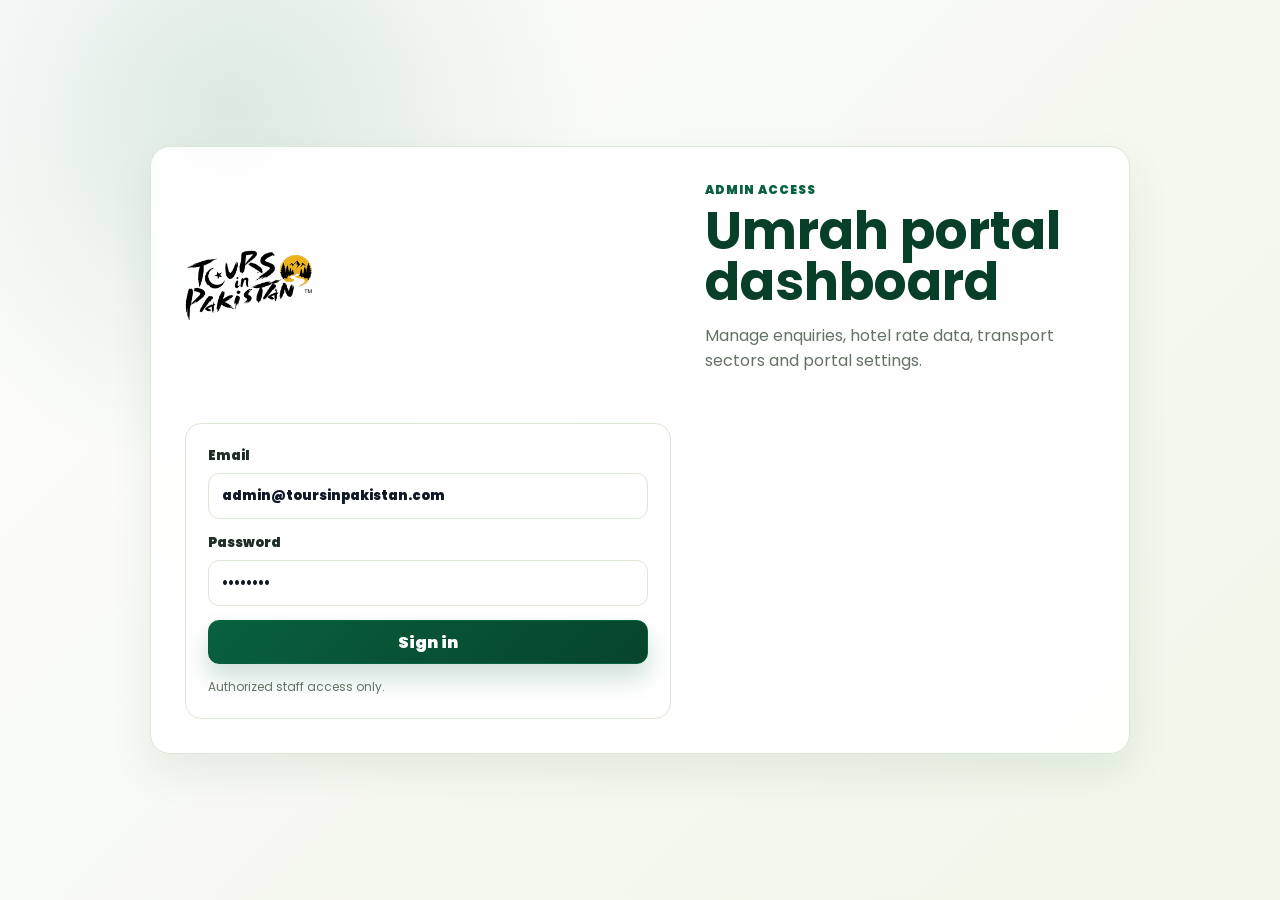
==== dashboard.html @ 5cdd8ab5 "Add files via upload" ====
<!doctype html>
<html lang="en">
  <head>
    <meta charset="UTF-8" />
    <meta name="viewport" content="width=device-width, initial-scale=1.0" />
    <title>Umrah Portal Dashboard</title>
    <link rel="preconnect" href="https://fonts.googleapis.com">
    <link rel="preconnect" href="https://fonts.gstatic.com" crossorigin>
    <link href="https://fonts.googleapis.com/css2?family=Poppins:wght@400;500;600;700;800;900&display=swap" rel="stylesheet">
    <link rel="stylesheet" href="./dashboard.css?v=14" />
  </head>
  <body>
    <main class="loginShell" id="loginShell">
      <section class="loginPanel">
        <a class="brand" href="./index.html">
          <img class="brandLogo" src="./toursinpakistan-logo.png?v=1" alt="Tours in Pakistan">
        </a>
        <div>
          <p class="eyebrow">Admin access</p>
          <h1>Umrah portal dashboard</h1>
          <p class="muted">Manage enquiries, hotel rate data, transport sectors and portal settings.</p>
        </div>
        <form class="loginCard" id="loginForm">
          <label>Email<input id="loginEmail" type="email" value="admin@toursinpakistan.com" autocomplete="username" required></label>
          <label>Password<input id="loginPassword" type="password" value="admin123" autocomplete="current-password" required></label>
          <button class="primaryBtn" type="submit">Sign in</button>
          <p class="loginHint">Authorized staff access only.</p>
          <div class="alert hidden" id="loginAlert"></div>
        </form>
      </section>
    </main>

    <div class="adminShell hidden" id="adminShell">
      <aside class="sidebar">
        <a class="brand sidebarBrand" href="./index.html">
          <img class="brandLogo sidebarLogo" src="./toursinpakistan-logo.png?v=1" alt="Tours in Pakistan">
        </a>
        <nav class="sideNav" id="sideNav">
          <button class="active" data-view="overview" type="button">Dashboard</button>
          <button data-view="leads" type="button">Leads</button>
          <button data-view="hotels" type="button">Hotels</button>
          <button data-view="vehicles" type="button">Vehicles</button>
          <button data-view="transport" type="button">Transport</button>
          <button data-view="settings" type="button">Settings</button>
        </nav>
        <div class="sidebarFoot">
          <a href="./index.html">Open designer</a>
          <button id="logoutBtn" type="button">Sign out</button>
        </div>
      </aside>

      <main class="adminMain">
        <header class="topbar">
          <div>
            <p class="eyebrow">Tours in Pakistan</p>
            <h1 id="viewTitle">Dashboard</h1>
          </div>
          <div class="topActions">
            <a class="ghostBtn" href="./index.html">Designer</a>
            <button class="primaryBtn small" id="exportLeadsBtn" type="button">Export Leads</button>
          </div>
        </header>

        <section class="view active" id="overviewView">
          <div class="statsGrid" id="statsGrid"></div>
          <div class="dashboardMainGrid">
            <article class="card profitCard">
              <div class="cardHead">
                <div>
                  <h2>Profit by category</h2>
                  <p>Added in SAR after hotel, transport and extras are calculated.</p>
                </div>
              </div>
              <div class="profitGrid">
                <label>Economy<input id="overviewProfitEconomySar" type="number" min="0"></label>
                <label>Standard<input id="overviewProfitStandardSar" type="number" min="0"></label>
                <label>Executive<input id="overviewProfitExecutiveSar" type="number" min="0"></label>
              </div>
              <div class="profitActions">
                <button class="primaryBtn small" id="saveOverviewProfitBtn" type="button">Save Profit</button>
                <span class="saveHint hidden" id="overviewProfitSaved">Saved</span>
              </div>
            </article>
            <article class="card">
              <div class="cardHead">
                <div>
                  <h2>Recent enquiries</h2>
                  <p>Live quote requests from the designer and admin entries.</p>
                </div>
              </div>
              <div class="compactList" id="recentLeads"></div>
            </article>
          </div>
        </section>

        <section class="view" id="leadsView">
          <div class="card">
            <div class="cardHead">
              <div>
                <h2>Leads</h2>
                <p>Track customer enquiries, quote status and trip details.</p>
              </div>
              <button class="ghostBtn" id="addLeadBtn" type="button">Add Lead</button>
            </div>
            <div class="tableWrap">
              <table class="leadsTable">
                <thead>
                  <tr>
                    <th>Name</th>
                    <th>Phone</th>
                    <th>Route</th>
                    <th>Date</th>
                    <th>Hotels</th>
                    <th>Total</th>
                    <th>Status</th>
                    <th>Action</th>
                  </tr>
                </thead>
                <tbody id="leadsTable"></tbody>
              </table>
            </div>
          </div>
        </section>

        <section class="view" id="hotelsView">
          <div class="card">
            <div class="cardHead">
              <div>
                <h2>Hotels</h2>
                <p>Seasonal rate records loaded from your Makkah, Madinah and Top Agent sheets.</p>
              </div>
              <div class="topActions">
                <input class="searchBox" id="hotelSearch" type="search" placeholder="Search hotel or city">
                <button class="ghostBtn" id="addHotelBtn" type="button">Add Hotel</button>
              </div>
            </div>
            <div class="hotelGrid" id="hotelGrid"></div>
          </div>
        </section>

        <section class="view" id="transportView">
          <div class="card">
            <div class="cardHead">
              <div>
                <h2>Transport</h2>
                <p>Vehicle sector prices from the Harmain transport rate sheet.</p>
              </div>
              <div class="topActions">
                <span class="badge">SAR per vehicle</span>
                <button class="ghostBtn" id="addTransportBtn" type="button">Add Sector</button>
              </div>
            </div>
            <div class="tableWrap">
              <table>
                <thead id="transportHead"></thead>
                <tbody id="transportTable"></tbody>
              </table>
            </div>
          </div>
        </section>

        <section class="view" id="vehiclesView">
          <div class="card">
            <div class="cardHead">
              <div>
                <h2>Vehicles</h2>
                <p>Edit the vehicle types used in the designer dropdown and transport rate columns.</p>
              </div>
              <button class="ghostBtn" id="addVehicleBtn" type="button">Add Vehicle</button>
            </div>
            <div class="tableWrap">
              <table class="vehiclesTable">
                <thead>
                  <tr>
                    <th>Vehicle</th>
                    <th>Capacity</th>
                    <th>Type</th>
                    <th>Image</th>
                    <th>Action</th>
                  </tr>
                </thead>
                <tbody id="vehiclesTable"></tbody>
              </table>
            </div>
          </div>
        </section>

        <section class="view" id="settingsView">
          <div class="card settingsCard">
            <div>
              <h2>Settings</h2>
            <p>Calculation settings used by the quote engine. Customers only see the final rate.</p>
            </div>
            <label>Company Name<input id="companyName" type="text"></label>
            <label>WhatsApp Number<input id="whatsappNumber" type="tel"></label>
            <label>SAR to PKR Exchange Rate<input id="exchangeRateInput" type="number" min="1"></label>
            <label>Economy Profit SAR<input id="profitEconomySarInput" type="number" min="0"></label>
            <label>Standard Profit SAR<input id="profitStandardSarInput" type="number" min="0"></label>
            <label>Executive Profit SAR<input id="profitExecutiveSarInput" type="number" min="0"></label>
            <label>Visa Price Per Traveler PKR<input id="visaPriceInput" type="number" min="0"></label>
            <label>Ziyarat Estimate SAR<input id="ziyaratSarInput" type="number" min="0"></label>
            <label>PDF Footer Note<textarea id="pdfNote"></textarea></label>
            <button class="primaryBtn" id="saveSettingsBtn" type="button">Save Settings</button>
            <div class="alert success hidden" id="settingsSaved">Settings saved.</div>
          </div>
        </section>
      </main>
    </div>

    <div class="modal hidden" id="leadModal">
      <div class="modalBackdrop" data-close-modal></div>
      <form class="modalCard" id="leadForm">
        <button class="modalClose" data-close-modal type="button">x</button>
        <h2 id="leadModalTitle">Add Lead</h2>
        <input id="leadId" type="hidden">
        <label>Name<input id="leadName" type="text" required></label>
        <label>Phone<input id="leadPhone" type="tel" required></label>
        <label>Route<input id="leadRoute" type="text" placeholder="Makkah -> Madinah" required></label>
        <label>Trip Date<input id="leadDate" type="date" required></label>
        <label>Hotels<input id="leadHotels" type="text" placeholder="Selected hotels"></label>
        <label>Estimated Total<input id="leadTotal" type="text" placeholder="Rs. 0"></label>
        <label>Status<select id="leadStatus"><option>New</option><option>Contacted</option><option>Quoted</option><option>Booked</option><option>Cancelled</option></select></label>
        <div class="modalActions">
          <button class="primaryBtn" type="submit">Save Lead</button>
        </div>
      </form>
    </div>

    <div class="modal hidden" id="recordModal">
      <div class="modalBackdrop" data-close-record></div>
      <form class="modalCard wideModal" id="recordForm">
        <button class="modalClose" data-close-record type="button">x</button>
        <h2 id="recordTitle">Edit Record</h2>
        <div id="recordFields"></div>
        <div class="modalActions">
          <button class="primaryBtn" type="submit">Save Record</button>
        </div>
      </form>
    </div>

    <div class="modal hidden" id="viewModal">
      <div class="modalBackdrop" data-close-view></div>
      <div class="modalCard wideModal">
        <button class="modalClose" data-close-view type="button">x</button>
        <h2 id="viewTitleModal">Record Details</h2>
        <div class="detailsBox" id="viewDetails"></div>
      </div>
    </div>

    <script src="./data.js?v=18"></script>
    <script src="./dashboard.js?v=19"></script>
  </body>
</html>
---- dashboard.css ----
:root {
  --green: #08613e;
  --green2: #073f29;
  --red: #b90012;
  --gold: #c8952d;
  --ink: #111827;
  --muted: #657266;
  --bg: #f6f8f2;
  --card: #ffffff;
  --line: #dce8d6;
  --soft: #edf8f1;
  --shadow: 0 18px 44px rgba(13, 49, 32, .08);
}

* { box-sizing: border-box; }
body {
  margin: 0;
  color: var(--ink);
  background: var(--bg);
  font-family: Poppins, system-ui, -apple-system, Segoe UI, Arial, sans-serif;
}
a { color: inherit; text-decoration: none; }
button, input, select, textarea { font: inherit; }
button { cursor: pointer; }
.hidden { display: none !important; }
.muted { color: var(--muted); }
.eyebrow {
  margin: 0 0 7px;
  color: var(--green);
  font-size: 12px;
  font-weight: 900;
  letter-spacing: .08em;
  text-transform: uppercase;
}

.brand {
  display: inline-flex;
  align-items: center;
  gap: 12px;
  color: var(--green2);
  font-weight: 900;
  line-height: 1.05;
}
.brandLogo {
  width: 210px;
  height: 72px;
  object-fit: contain;
  object-position: left center;
  border-radius: 8px;
  display: block;
}
.sidebarLogo {
  width: 190px;
  height: 66px;
}
.brandMark {
  width: 46px;
  height: 46px;
  border-radius: 10px;
  display: grid;
  place-items: center;
  color: #fff;
  background: linear-gradient(145deg, #0d6b45, #07341f);
  font-size: 13px;
}

.loginShell {
  min-height: 100vh;
  display: grid;
  place-items: center;
  padding: 28px;
  background:
    radial-gradient(circle at 18% 12%, rgba(8, 97, 62, .13), transparent 28%),
    linear-gradient(135deg, #ffffff 0%, #f5f8ef 62%, #eef7ea 100%);
}
.loginPanel {
  width: min(980px, 100%);
  display: grid;
  grid-template-columns: minmax(0, 1fr) 390px;
  gap: 34px;
  align-items: center;
  border: 1px solid var(--line);
  border-radius: 20px;
  background: rgba(255, 255, 255, .92);
  padding: 34px;
  box-shadow: var(--shadow);
}
.loginPanel h1 {
  margin: 0 0 12px;
  max-width: 470px;
  color: var(--green2);
  font-family: inherit;
  font-size: clamp(34px, 5vw, 52px);
  line-height: .98;
}
.loginCard {
  display: grid;
  gap: 14px;
  padding: 22px;
  border: 1px solid var(--line);
  border-radius: 16px;
  background: #fff;
}
label {
  display: grid;
  gap: 7px;
  color: #1f2d25;
  font-size: 13px;
  font-weight: 850;
}
input, select, textarea {
  width: 100%;
  min-height: 46px;
  border: 1px solid var(--line);
  border-radius: 11px;
  background: #fff;
  padding: 9px 13px;
  color: var(--ink);
}
textarea {
  min-height: 88px;
  resize: vertical;
}
input:focus, select:focus, textarea:focus {
  outline: 2px solid rgba(8, 97, 62, .16);
  border-color: var(--green);
}
.loginHint {
  margin: 0;
  color: var(--muted);
  font-size: 12px;
}

.primaryBtn,
.ghostBtn {
  min-height: 44px;
  border-radius: 11px;
  display: inline-flex;
  align-items: center;
  justify-content: center;
  gap: 8px;
  padding: 0 16px;
  font-weight: 900;
}
.primaryBtn {
  border: 1px solid var(--green);
  color: #fff;
  background: linear-gradient(135deg, var(--green), #07442b);
  box-shadow: 0 14px 26px rgba(8, 97, 62, .2);
}
.primaryBtn.small { min-height: 40px; }
.ghostBtn {
  border: 1px solid var(--line);
  color: var(--green);
  background: #fff;
}

.alert {
  border-radius: 12px;
  padding: 10px 12px;
  color: #9f1d13;
  background: #fff1ef;
  border: 1px solid #ffd1ca;
  font-weight: 800;
  font-size: 13px;
}
.alert.success {
  color: #075331;
  background: #e7f7eb;
  border-color: #bae6c5;
}

.adminShell {
  min-height: 100vh;
  display: grid;
  grid-template-columns: 250px minmax(0, 1fr);
}
.sidebar {
  position: sticky;
  top: 0;
  height: 100vh;
  display: flex;
  flex-direction: column;
  gap: 24px;
  padding: 26px 20px;
  color: #fff;
  background: #06432d;
}
.sidebarBrand {
  color: #eafff4;
}
.sideNav {
  display: grid;
  gap: 7px;
}
.sideNav button,
.sidebarFoot a,
.sidebarFoot button {
  width: 100%;
  min-height: 44px;
  border: 0;
  border-radius: 11px;
  color: #ecfff5;
  background: transparent;
  padding: 0 14px;
  text-align: left;
  font-weight: 850;
}
.sideNav button:hover,
.sideNav button.active {
  background: #176a49;
}
.sidebarFoot {
  display: grid;
  gap: 8px;
  margin-top: auto;
}
.sidebarFoot a {
  display: flex;
  align-items: center;
}
.sidebarFoot button {
  color: #ffd9d9;
}

.adminMain {
  min-width: 0;
  padding: 28px clamp(18px, 3vw, 34px) 48px;
}
.topbar {
  display: flex;
  align-items: flex-start;
  justify-content: space-between;
  gap: 18px;
  margin-bottom: 22px;
}
.topbar h1 {
  margin: 0;
  color: var(--green2);
  font-size: 34px;
  line-height: 1;
}
.topActions {
  display: flex;
  gap: 10px;
  flex-wrap: wrap;
  justify-content: flex-end;
}

.view { display: none; }
.view.active { display: block; }
.card {
  border: 1px solid var(--line);
  border-radius: 16px;
  background: var(--card);
  padding: 18px;
  box-shadow: var(--shadow);
}
.card h2 {
  margin: 0 0 5px;
  font-size: 22px;
}
.card p {
  margin: 0;
  color: var(--muted);
}
.cardHead {
  display: flex;
  justify-content: space-between;
  gap: 16px;
  align-items: center;
  margin-bottom: 16px;
}

.statsGrid {
  display: grid;
  grid-template-columns: repeat(2, minmax(0, 1fr));
  gap: 14px;
  margin-bottom: 18px;
}
.dashboardMainGrid {
  display: grid;
  grid-template-columns: minmax(0, 1fr);
  gap: 18px;
}
.profitCard {
  background: linear-gradient(180deg, #ffffff, #f8fbf7);
}
.profitGrid {
  display: grid;
  grid-template-columns: repeat(3, minmax(0, 1fr));
  gap: 12px;
}
.profitGrid label {
  display: grid;
  gap: 8px;
  color: var(--ink);
  font-weight: 900;
  font-size: 13px;
}
.profitGrid input {
  width: 100%;
  min-height: 46px;
  border: 1px solid var(--line);
  border-radius: 10px;
  padding: 0 14px;
  color: var(--green2);
  background: #fff;
  font-weight: 850;
}
.profitGrid input:focus {
  outline: 2px solid rgba(6, 91, 62, .15);
  border-color: var(--green);
}
.profitActions {
  display: flex;
  align-items: center;
  gap: 12px;
  margin-top: 14px;
}
.saveHint {
  color: var(--green);
  font-size: 13px;
  font-weight: 900;
}
.statCard {
  width: 100%;
  text-align: left;
  min-height: 116px;
  border: 1px solid var(--line);
  border-radius: 16px;
  background: #fff;
  padding: 18px;
  box-shadow: var(--shadow);
}
.statCard:hover {
  border-color: var(--green);
  background: #fbfffb;
}
.statCard span {
  display: block;
  color: var(--muted);
  font-size: 12px;
  font-weight: 900;
  text-transform: uppercase;
}
.statCard strong {
  display: block;
  margin-top: 12px;
  color: var(--green);
  font-size: 32px;
  line-height: 1;
}
.statCard small {
  display: block;
  margin-top: 8px;
  color: var(--muted);
  font-weight: 700;
}

.twoColumn {
  display: grid;
  grid-template-columns: minmax(0, 1.15fr) minmax(320px, .85fr);
  gap: 18px;
}
.dashboardMainGrid {
  display: grid;
  grid-template-columns: 1fr;
}
.compactList,
.healthList {
  display: grid;
  gap: 10px;
}
.miniItem,
.healthItem {
  display: flex;
  justify-content: space-between;
  gap: 14px;
  align-items: center;
  border: 1px solid #e5eee0;
  border-radius: 12px;
  padding: 12px;
  background: #fbfdf9;
}
.enquiryButton {
  width: 100%;
  border: 1px solid #e5eee0;
  text-align: left;
  cursor: pointer;
}
.enquiryButton:hover {
  border-color: var(--green);
  background: #f4fbf6;
}
.enquiryButton small {
  display: block;
  margin-top: 4px;
  line-height: 1.35;
}
.emptyState {
  align-items: center;
  border-style: dashed;
  background: #fbfdfb;
}
.emptyState button {
  min-height: 36px;
  border: 1px solid var(--green);
  border-radius: 9px;
  color: #fff;
  background: var(--green);
  padding: 0 14px;
  font-weight: 850;
}
.miniItem b,
.healthItem b {
  display: block;
  font-size: 14px;
}
.miniItem small,
.healthItem small {
  color: var(--muted);
}
.badge {
  display: inline-flex;
  min-height: 32px;
  align-items: center;
  border-radius: 999px;
  color: var(--green);
  background: var(--soft);
  padding: 6px 11px;
  font-weight: 900;
  font-size: 12px;
}
.badge.red {
  color: var(--red);
  background: #fff0f1;
}
.badge.gold {
  color: #8a5d00;
  background: #fff6dc;
}

.tableWrap {
  overflow: auto;
  border: 1px solid var(--line);
  border-radius: 14px;
  background: #fff;
}
table {
  width: 100%;
  border-collapse: collapse;
  background: #fff;
  min-width: 780px;
}
th, td {
  padding: 12px 12px;
  border-bottom: 1px solid #e5eee0;
  text-align: left;
  vertical-align: middle;
  font-size: 13px;
}
th {
  color: #24372f;
  background: #fbfcf7;
  font-weight: 900;
}
tr:last-child td {
  border-bottom: 0;
}
.leadsTable {
  min-width: 1040px;
  table-layout: fixed;
}
.vehiclesTable {
  min-width: 940px;
  table-layout: fixed;
}
.leadsTable th:nth-child(1) { width: 15%; }
.leadsTable th:nth-child(2) { width: 12%; }
.leadsTable th:nth-child(3) { width: 16%; }
.leadsTable th:nth-child(4) { width: 10%; }
.leadsTable th:nth-child(5) { width: 23%; }
.leadsTable th:nth-child(6) { width: 11%; }
.leadsTable th:nth-child(7) { width: 9%; }
.leadsTable th:nth-child(8) { width: 14%; }
.vehiclesTable th:nth-child(1) { width: 34%; }
.vehiclesTable th:nth-child(2) { width: 10%; }
.vehiclesTable th:nth-child(3) { width: 14%; }
.vehiclesTable th:nth-child(4) { width: 28%; }
.vehiclesTable th:nth-child(5) { width: 14%; }
.leadNameCell b,
.leadRouteCell b,
.leadHotelsCell b {
  display: block;
  color: var(--green2);
}
.leadNameCell small,
.leadDateCell small,
.leadHotelsCell small {
  display: block;
  margin-top: 4px;
  color: var(--muted);
  line-height: 1.35;
}
.leadRouteCell,
.leadHotelsCell {
  max-width: 280px;
  line-height: 1.35;
}
.leadRouteCell span,
.leadHotelsCell span {
  display: -webkit-box;
  overflow: hidden;
  -webkit-line-clamp: 2;
  -webkit-box-orient: vertical;
}
.moneyCell {
  color: var(--green2);
  font-weight: 900;
  white-space: nowrap;
}
.vehicleCell {
  min-width: 260px;
}
.vehicleInfo {
  display: flex;
  align-items: center;
  gap: 12px;
  min-width: 0;
}
.vehicleInfo img {
  width: 74px;
  height: 50px;
  flex: 0 0 auto;
  border: 1px solid var(--line);
  border-radius: 8px;
  object-fit: cover;
  background: #eef4ec;
}
.vehicleInfo b,
.vehicleInfo small {
  overflow: hidden;
  text-overflow: ellipsis;
}
.vehicleInfo b {
  display: block;
  white-space: nowrap;
  color: var(--green2);
}
.vehicleInfo small {
  display: block;
  margin-top: 4px;
  color: var(--muted);
  white-space: nowrap;
}
.urlCell a {
  display: inline-flex;
  color: var(--green);
  font-weight: 900;
}
.urlCell small {
  display: block;
  max-width: 340px;
  margin-top: 4px;
  overflow: hidden;
  color: var(--muted);
  text-overflow: ellipsis;
  white-space: nowrap;
}
td select {
  min-height: 36px;
  padding: 5px 9px;
}
.rowActions {
  display: flex;
  gap: 6px;
  flex-wrap: wrap;
}
.actionCell {
  width: 1%;
}
.leadActions {
  display: grid;
  grid-template-columns: 1fr 1fr;
  width: 132px;
  min-width: 132px;
}
.leadActions .danger {
  grid-column: 1 / -1;
}
.rowActions button {
  min-height: 32px;
  border: 1px solid var(--line);
  border-radius: 9px;
  background: #fff;
  color: var(--green);
  padding: 0 10px;
  font-size: 12px;
  font-weight: 900;
}
.rowActions button:hover {
  border-color: var(--green);
  background: var(--soft);
}
.rowActions button.danger {
  color: var(--red);
  background: #fff5f5;
  border-color: #f4c7c7;
}
.cardActions {
  margin-top: 4px;
}

.searchBox {
  max-width: 300px;
}
.hotelGrid {
  display: grid;
  grid-template-columns: repeat(3, minmax(0, 1fr));
  gap: 12px;
}
.hotelCard {
  border: 1px solid var(--line);
  border-radius: 14px;
  background: #fff;
  overflow: hidden;
}
.hotelCard img {
  width: 100%;
  aspect-ratio: 16 / 9;
  object-fit: cover;
}
.hotelCardBody {
  display: grid;
  gap: 8px;
  padding: 13px;
}
.hotelCard h3 {
  margin: 0;
  font-size: 16px;
}
.hotelMeta {
  display: flex;
  flex-wrap: wrap;
  gap: 6px;
}
.seasonLine {
  color: var(--muted);
  font-size: 12px;
  line-height: 1.35;
}

.ratePreview {
  display: grid;
  grid-template-columns: 1fr 1fr;
  gap: 16px;
}
figure {
  margin: 0;
}
figure img {
  width: 100%;
  max-height: 620px;
  object-fit: cover;
  object-position: top;
  border: 1px solid var(--line);
  border-radius: 14px;
  background: #fff;
}
figcaption {
  margin-top: 8px;
  color: var(--muted);
  font-size: 13px;
  font-weight: 800;
}

.settingsCard {
  max-width: 720px;
  display: grid;
  gap: 14px;
}
.settingsCard label:last-of-type,
.fullField {
  grid-column: 1 / -1;
}

.modal {
  position: fixed;
  inset: 0;
  z-index: 30;
  display: grid;
  place-items: center;
  padding: 24px;
}
.modalBackdrop {
  position: absolute;
  inset: 0;
  background: rgba(5, 20, 14, .56);
}
.modalCard {
  position: relative;
  z-index: 1;
  width: min(520px, 100%);
  max-height: calc(100vh - 48px);
  overflow: auto;
  display: grid;
  gap: 13px;
  border-radius: 16px;
  background: #fff;
  padding: 22px;
  box-shadow: 0 28px 80px rgba(0, 0, 0, .26);
  overscroll-behavior: contain;
}
.wideModal {
  width: min(760px, 100%);
}
#recordFields {
  display: grid;
  grid-template-columns: 1fr 1fr;
  gap: 13px;
}
#recordFields textarea {
  min-height: 120px;
}
.seasonTools {
  display: flex;
  justify-content: space-between;
  gap: 14px;
  align-items: center;
  border: 1px solid var(--line);
  border-radius: 12px;
  background: #fbfdf9;
  padding: 12px;
}
.seasonTools b,
.seasonTools small {
  display: block;
}
.seasonTools small {
  margin-top: 3px;
  color: var(--muted);
  font-size: 12px;
}
.ghostMiniBtn,
.dangerText {
  min-height: 34px;
  border: 1px solid var(--line);
  border-radius: 9px;
  background: #fff;
  color: var(--green);
  padding: 0 11px;
  font-weight: 900;
}
.dangerText {
  color: var(--red);
  border-color: #f4c7c7;
}
.seasonList {
  display: grid;
  gap: 12px;
}
.seasonEditor {
  display: grid;
  grid-template-columns: repeat(2, minmax(0, 1fr));
  gap: 12px;
  border: 1px solid var(--line);
  border-radius: 12px;
  background: #fff;
  padding: 13px;
}
.seasonEditorHead {
  grid-column: 1 / -1;
  display: flex;
  justify-content: space-between;
  gap: 12px;
  align-items: center;
}
.detailsBox {
  max-height: 62vh;
  overflow: auto;
  border: 1px solid var(--line);
  border-radius: 12px;
  background: #fbfdf9;
  padding: 0;
  color: #17251d;
  font-size: 13px;
}
.detailsTable {
  min-width: 0;
  border-collapse: separate;
  border-spacing: 0;
}
.detailsTable > tbody > tr > th,
.detailsTable > tbody > tr > td {
  vertical-align: top;
  border-bottom: 1px solid var(--line);
}
.detailsTable > tbody > tr > th {
  width: 190px;
  color: var(--muted);
  background: #f8fbf5;
  text-transform: uppercase;
  font-size: 11px;
  letter-spacing: .02em;
}
.detailsTable > tbody > tr:last-child > th,
.detailsTable > tbody > tr:last-child > td {
  border-bottom: 0;
}
.detailPillList {
  display: flex;
  flex-wrap: wrap;
  gap: 6px;
}
.detailNested {
  display: grid;
  gap: 8px;
}
.detailMiniTable {
  width: 100%;
  min-width: 0;
  border: 1px solid var(--line);
  border-radius: 10px;
  overflow: hidden;
}
.detailMiniTable th,
.detailMiniTable td {
  padding: 8px;
  font-size: 12px;
}
.emptyTableState {
  padding: 34px;
  text-align: center;
  color: var(--muted);
  font-weight: 800;
}
.modalCard h2 {
  position: sticky;
  top: -22px;
  z-index: 2;
  margin: -22px -22px 6px;
  padding: 22px 54px 12px 22px;
  border-bottom: 1px solid var(--line);
  background: #fff;
}
.modalActions {
  position: sticky;
  bottom: -22px;
  z-index: 2;
  display: flex;
  justify-content: flex-end;
  margin: 4px -22px -22px;
  padding: 14px 22px;
  border-top: 1px solid var(--line);
  border-radius: 0 0 16px 16px;
  background: #fff;
}
.modalActions .primaryBtn {
  min-width: 150px;
}
.modalClose {
  position: absolute;
  top: 12px;
  right: 12px;
  width: 34px;
  height: 34px;
  border: 1px solid var(--line);
  border-radius: 50%;
  background: #fff;
  color: var(--ink);
  font-weight: 900;
}

@media (max-width: 1040px) {
  .adminShell,
  .loginPanel {
    grid-template-columns: 1fr;
  }
  .sidebar {
    position: relative;
    height: auto;
  }
  .sideNav {
    grid-template-columns: repeat(3, minmax(0, 1fr));
  }
  .statsGrid,
  .twoColumn,
  .hotelGrid,
  .ratePreview {
    grid-template-columns: 1fr 1fr;
  }
}

@media (max-width: 680px) {
  .loginShell,
  .adminMain {
    padding: 16px;
  }
  .loginPanel,
  .card {
    padding: 16px;
  }
  .topbar,
  .cardHead {
    display: grid;
  }
  .topActions {
    justify-content: flex-start;
  }
  .sideNav,
  .statsGrid,
  .twoColumn,
  .hotelGrid,
  .ratePreview {
    grid-template-columns: 1fr;
  }
  table {
    min-width: 680px;
  }
  #recordFields {
    grid-template-columns: 1fr;
  }
  .seasonEditor {
    grid-template-columns: 1fr;
  }
}
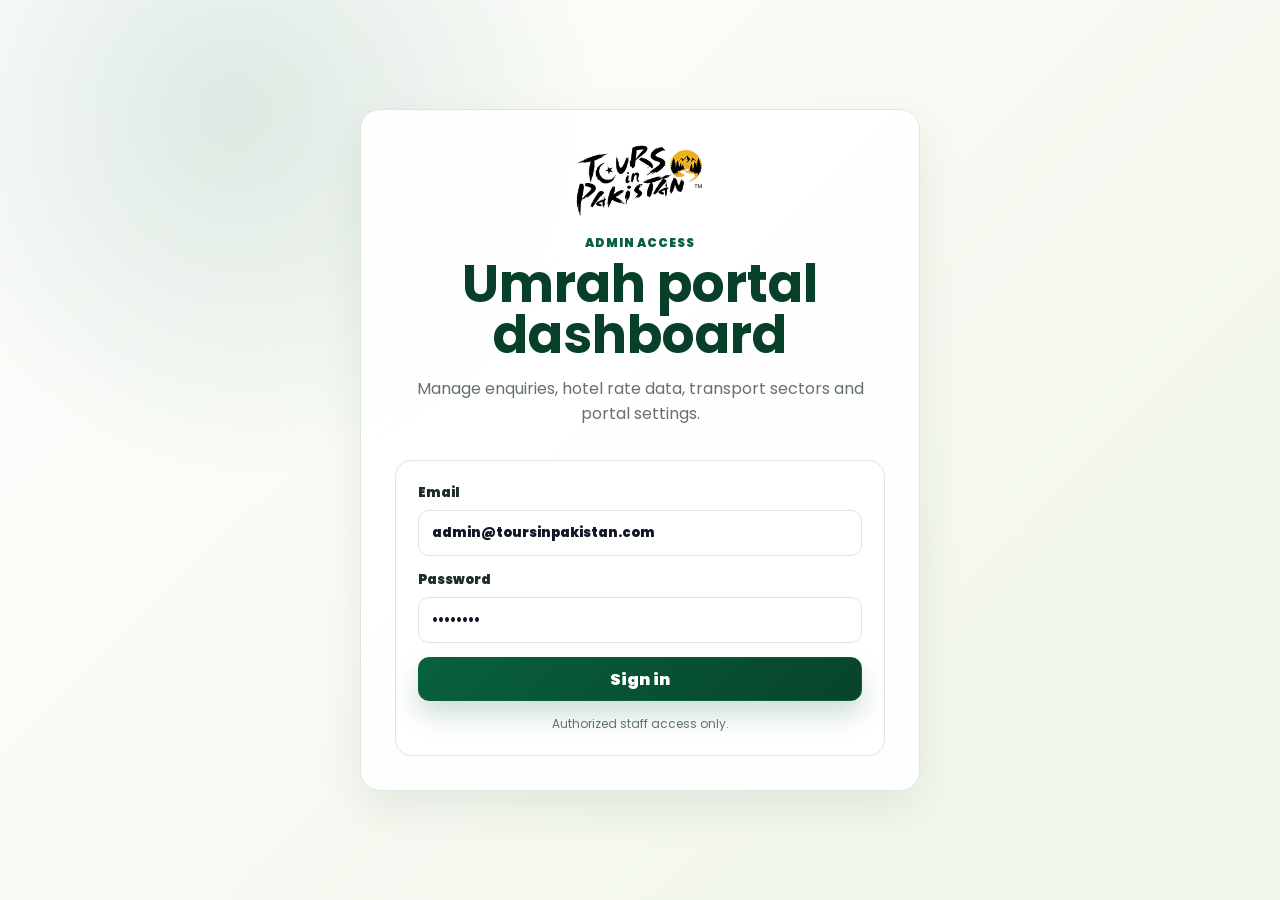
==== commit 19d54700: "Add files via upload" ====
--- a/dashboard.html
+++ b/dashboard.html
@@ -7,7 +7,7 @@
     <link rel="preconnect" href="https://fonts.googleapis.com">
     <link rel="preconnect" href="https://fonts.gstatic.com" crossorigin>
     <link href="https://fonts.googleapis.com/css2?family=Poppins:wght@400;500;600;700;800;900&display=swap" rel="stylesheet">
-    <link rel="stylesheet" href="./dashboard.css?v=14" />
+    <link rel="stylesheet" href="./dashboard.css?v=23" />
   </head>
   <body>
     <main class="loginShell" id="loginShell">
@@ -32,9 +32,14 @@
 
     <div class="adminShell hidden" id="adminShell">
       <aside class="sidebar">
-        <a class="brand sidebarBrand" href="./index.html">
-          <img class="brandLogo sidebarLogo" src="./toursinpakistan-logo.png?v=1" alt="Tours in Pakistan">
-        </a>
+        <div class="mobileMenuBar">
+          <a class="brand sidebarBrand" href="./index.html">
+            <img class="brandLogo sidebarLogo" src="./toursinpakistan-logo.png?v=1" alt="Tours in Pakistan">
+          </a>
+          <button class="menuToggle" id="menuToggle" type="button" aria-label="Open dashboard menu" aria-expanded="false">
+            <span></span><span></span><span></span>
+          </button>
+        </div>
         <nav class="sideNav" id="sideNav">
           <button class="active" data-view="overview" type="button">Dashboard</button>
           <button data-view="leads" type="button">Leads</button>
@@ -42,11 +47,9 @@
           <button data-view="vehicles" type="button">Vehicles</button>
           <button data-view="transport" type="button">Transport</button>
           <button data-view="settings" type="button">Settings</button>
+          <button class="navExportBtn" id="exportLeadsBtn" type="button">Export Leads</button>
+          <button class="navLogoutBtn" id="logoutBtn" type="button">Sign out</button>
         </nav>
-        <div class="sidebarFoot">
-          <a href="./index.html">Open designer</a>
-          <button id="logoutBtn" type="button">Sign out</button>
-        </div>
       </aside>
 
       <main class="adminMain">
@@ -55,15 +58,20 @@
             <p class="eyebrow">Tours in Pakistan</p>
             <h1 id="viewTitle">Dashboard</h1>
           </div>
-          <div class="topActions">
-            <a class="ghostBtn" href="./index.html">Designer</a>
-            <button class="primaryBtn small" id="exportLeadsBtn" type="button">Export Leads</button>
-          </div>
         </header>
 
         <section class="view active" id="overviewView">
           <div class="statsGrid" id="statsGrid"></div>
           <div class="dashboardMainGrid">
+            <article class="card">
+              <div class="cardHead">
+                <div>
+                  <h2>Recent enquiries</h2>
+                  <p>Live quote requests from the designer and admin entries.</p>
+                </div>
+              </div>
+              <div class="compactList" id="recentLeads"></div>
+            </article>
             <article class="card profitCard">
               <div class="cardHead">
                 <div>
@@ -80,15 +88,6 @@
                 <button class="primaryBtn small" id="saveOverviewProfitBtn" type="button">Save Profit</button>
                 <span class="saveHint hidden" id="overviewProfitSaved">Saved</span>
               </div>
-            </article>
-            <article class="card">
-              <div class="cardHead">
-                <div>
-                  <h2>Recent enquiries</h2>
-                  <p>Live quote requests from the designer and admin entries.</p>
-                </div>
-              </div>
-              <div class="compactList" id="recentLeads"></div>
             </article>
           </div>
         </section>
@@ -127,14 +126,29 @@
             <div class="cardHead">
               <div>
                 <h2>Hotels</h2>
-                <p>Seasonal rate records loaded from your Makkah, Madinah and Top Agent sheets.</p>
+                <p>Seasonal rate records loaded from your Makkah, Madina and Top Agent sheets.</p>
               </div>
               <div class="topActions">
                 <input class="searchBox" id="hotelSearch" type="search" placeholder="Search hotel or city">
                 <button class="ghostBtn" id="addHotelBtn" type="button">Add Hotel</button>
               </div>
             </div>
-            <div class="hotelGrid" id="hotelGrid"></div>
+            <div class="hotelCitySections">
+              <section class="hotelCityBlock">
+                <div class="citySectionHead">
+                  <h3>Makkah Hotels</h3>
+                  <span id="makkahHotelCount">0 hotels</span>
+                </div>
+                <div class="hotelGrid" id="makkahHotelGrid"></div>
+              </section>
+              <section class="hotelCityBlock">
+                <div class="citySectionHead">
+                  <h3>Madina Hotels</h3>
+                  <span id="madinaHotelCount">0 hotels</span>
+                </div>
+                <div class="hotelGrid" id="madinaHotelGrid"></div>
+              </section>
+            </div>
           </div>
         </section>
 
@@ -151,7 +165,7 @@
               </div>
             </div>
             <div class="tableWrap">
-              <table>
+              <table class="transportTable">
                 <thead id="transportHead"></thead>
                 <tbody id="transportTable"></tbody>
               </table>
@@ -215,7 +229,7 @@
         <input id="leadId" type="hidden">
         <label>Name<input id="leadName" type="text" required></label>
         <label>Phone<input id="leadPhone" type="tel" required></label>
-        <label>Route<input id="leadRoute" type="text" placeholder="Makkah -> Madinah" required></label>
+        <label>Route<input id="leadRoute" type="text" placeholder="Makkah -> Madina" required></label>
         <label>Trip Date<input id="leadDate" type="date" required></label>
         <label>Hotels<input id="leadHotels" type="text" placeholder="Selected hotels"></label>
         <label>Estimated Total<input id="leadTotal" type="text" placeholder="Rs. 0"></label>
@@ -248,6 +262,6 @@
     </div>
 
     <script src="./data.js?v=18"></script>
-    <script src="./dashboard.js?v=19"></script>
+    <script src="./dashboard.js?v=23"></script>
   </body>
 </html>
--- a/dashboard.css
+++ b/dashboard.css
@@ -74,11 +74,12 @@
     linear-gradient(135deg, #ffffff 0%, #f5f8ef 62%, #eef7ea 100%);
 }
 .loginPanel {
-  width: min(980px, 100%);
-  display: grid;
-  grid-template-columns: minmax(0, 1fr) 390px;
-  gap: 34px;
+  width: min(560px, 100%);
+  display: grid;
+  grid-template-columns: 1fr;
+  gap: 18px;
   align-items: center;
+  text-align: center;
   border: 1px solid var(--line);
   border-radius: 20px;
   background: rgba(255, 255, 255, .92);
@@ -87,12 +88,18 @@
 }
 .loginPanel h1 {
   margin: 0 0 12px;
-  max-width: 470px;
+  max-width: none;
   color: var(--green2);
   font-family: inherit;
   font-size: clamp(34px, 5vw, 52px);
   line-height: .98;
 }
+.loginPanel .brand {
+  justify-content: center;
+}
+.loginPanel .brandLogo {
+  object-position: center center;
+}
 .loginCard {
   display: grid;
   gap: 14px;
@@ -100,6 +107,14 @@
   border: 1px solid var(--line);
   border-radius: 16px;
   background: #fff;
+  text-align: center;
+  width: 100%;
+}
+.loginCard label {
+  text-align: left;
+}
+.loginCard input {
+  text-align: left;
 }
 label {
   display: grid;
@@ -189,11 +204,18 @@
 .sidebarBrand {
   color: #eafff4;
 }
+.mobileMenuBar {
+  display: contents;
+}
+.menuToggle {
+  display: none;
+}
 .sideNav {
   display: grid;
   gap: 7px;
 }
 .sideNav button,
+.navExportBtn,
 .sidebarFoot a,
 .sidebarFoot button {
   width: 100%;
@@ -210,6 +232,26 @@
 .sideNav button.active {
   background: #176a49;
 }
+.sideNav .navExportBtn {
+  margin-top: 12px;
+  color: #06432d;
+  background: #fff;
+  box-shadow: 0 12px 26px rgba(0, 0, 0, .14);
+}
+.sideNav .navExportBtn:hover {
+  color: #fff;
+  background: #0b5f3f;
+}
+.sideNav .navLogoutBtn {
+  margin-top: 2px;
+  color: #ffd9d9;
+  border: 1px solid rgba(255, 255, 255, .14);
+  background: rgba(255, 255, 255, .04);
+}
+.sideNav .navLogoutBtn:hover {
+  color: #fff;
+  background: #8a1720;
+}
 .sidebarFoot {
   display: grid;
   gap: 8px;
@@ -225,6 +267,9 @@
 
 .adminMain {
   min-width: 0;
+  width: 100%;
+  max-width: 1320px;
+  margin: 0 auto;
   padding: 28px clamp(18px, 3vw, 34px) 48px;
 }
 .topbar {
@@ -615,10 +660,45 @@
 .searchBox {
   max-width: 300px;
 }
+.hotelCitySections {
+  display: grid;
+  gap: 18px;
+}
+.hotelCityBlock {
+  display: grid;
+  gap: 12px;
+}
+.citySectionHead {
+  display: flex;
+  align-items: center;
+  justify-content: space-between;
+  gap: 14px;
+  border: 1px solid var(--line);
+  border-radius: 12px;
+  background: #fbfdf9;
+  padding: 12px 14px;
+}
+.citySectionHead h3 {
+  margin: 0;
+  color: var(--green2);
+  font-size: 18px;
+}
+.citySectionHead span {
+  color: var(--muted);
+  font-size: 12px;
+  font-weight: 900;
+  text-transform: uppercase;
+}
 .hotelGrid {
   display: grid;
   grid-template-columns: repeat(3, minmax(0, 1fr));
   gap: 12px;
+}
+.hotelEmpty {
+  grid-column: 1 / -1;
+  border: 1px dashed var(--line);
+  border-radius: 12px;
+  background: #fbfdf9;
 }
 .hotelCard {
   border: 1px solid var(--line);
@@ -880,6 +960,7 @@
   .sidebar {
     position: relative;
     height: auto;
+    padding: 18px;
   }
   .sideNav {
     grid-template-columns: repeat(3, minmax(0, 1fr));
@@ -893,20 +974,183 @@
 }
 
 @media (max-width: 680px) {
+  body {
+    background: #f8faf5;
+    overflow-x: hidden;
+  }
+  .adminShell,
+  .adminMain,
+  .sidebar,
+  .topbar,
+  .view,
+  .card,
+  .statsGrid,
+  .dashboardMainGrid,
+  .profitGrid,
+  .compactList,
+  .hotelCitySections,
+  .hotelGrid,
+  .tableWrap {
+    width: 100%;
+    max-width: 100%;
+    min-width: 0;
+  }
   .loginShell,
   .adminMain {
-    padding: 16px;
+    padding: 14px;
+  }
+  .adminMain {
+    display: grid;
+    justify-items: center;
+  }
+  .adminMain > * {
+    width: min(100%, 560px);
+  }
+  .loginPanel {
+    gap: 18px;
+    border-radius: 14px;
+  }
+  .loginPanel h1 {
+    font-size: clamp(30px, 9vw, 42px);
+  }
+  .brandLogo {
+    width: 170px;
+    height: 58px;
+  }
+  .sidebarLogo {
+    width: 145px;
+    height: 50px;
+  }
+  .sidebar {
+    position: relative;
+    top: 0;
+    z-index: 20;
+    gap: 10px;
+    padding: 14px 12px;
+    height: 80px;
+    min-height: 80px;
+    border-bottom: 1px solid rgba(255, 255, 255, .12);
+  }
+  .mobileMenuBar {
+    display: flex;
+    align-items: center;
+    justify-content: space-between;
+    gap: 14px;
+  }
+  .sidebarBrand {
+    justify-content: flex-start;
+    min-width: 0;
+  }
+  .menuToggle {
+    flex: 0 0 auto;
+    width: 44px;
+    height: 44px;
+    display: grid;
+    place-items: center;
+    gap: 4px;
+    border: 0;
+    border-radius: 10px;
+    background: transparent;
+    padding: 10px;
+  }
+  .menuToggle span {
+    display: block;
+    width: 24px;
+    height: 3px;
+    border-radius: 99px;
+    background: #fff;
+    transition: transform .18s ease, opacity .18s ease;
+  }
+  .sidebar.menuOpen .menuToggle span:nth-child(1) {
+    transform: translateY(7px) rotate(45deg);
+  }
+  .sidebar.menuOpen .menuToggle span:nth-child(2) {
+    opacity: 0;
+  }
+  .sidebar.menuOpen .menuToggle span:nth-child(3) {
+    transform: translateY(-7px) rotate(-45deg);
+  }
+  .sideNav {
+    display: none;
+    position: absolute;
+    top: 76px;
+    right: 12px;
+    z-index: 40;
+    width: min(260px, calc(100vw - 24px));
+    grid-template-columns: 1fr;
+    gap: 8px;
+    overflow: visible;
+    padding: 12px;
+    border: 1px solid rgba(255, 255, 255, .16);
+    border-radius: 16px;
+    background: #06432d;
+    box-shadow: 0 22px 50px rgba(0, 0, 0, .28);
+  }
+  .sidebar.menuOpen .sideNav {
+    display: grid;
+  }
+  .sideNav button {
+    width: 100%;
+    min-height: 44px;
+    border-radius: 10px;
+    padding: 0 14px;
+    text-align: left;
+    white-space: normal;
+    font-size: 13px;
+    color: #ecfff5;
+    background: rgba(255, 255, 255, .06);
+  }
+  .sideNav .navExportBtn {
+    margin-top: 4px;
+    color: #06432d;
+    background: #fff;
+    text-align: center;
+  }
+  .sideNav .navLogoutBtn {
+    text-align: center;
+  }
+  .sideNav button:hover,
+  .sideNav button.active {
+    color: #06432d;
+    background: #fff;
+  }
+  .sidebarFoot {
+    display: none;
   }
   .loginPanel,
   .card {
-    padding: 16px;
+    padding: 14px;
+    border-radius: 14px;
   }
   .topbar,
   .cardHead {
     display: grid;
+    gap: 12px;
+  }
+  .topbar {
+    margin-bottom: 14px;
+  }
+  .topbar h1 {
+    font-size: 30px;
+  }
+  .eyebrow {
+    margin-bottom: 5px;
+    font-size: 11px;
   }
   .topActions {
     justify-content: flex-start;
+    width: 100%;
+  }
+  .topActions .ghostBtn,
+  .topActions .primaryBtn {
+    flex: 1 1 130px;
+  }
+  .ghostBtn,
+  .primaryBtn {
+    min-height: 40px;
+    border-radius: 10px;
+    padding: 0 13px;
+    font-size: 13px;
   }
   .sideNav,
   .statsGrid,
@@ -915,8 +1159,199 @@
   .ratePreview {
     grid-template-columns: 1fr;
   }
-  table {
-    min-width: 680px;
+  .tableWrap {
+    margin-inline: -4px;
+    border-radius: 12px;
+    max-height: none;
+    overflow: visible;
+  }
+  .leadsTable,
+  .vehiclesTable,
+  .transportTable {
+    display: block;
+    min-width: 0;
+    width: 100%;
+    border-collapse: separate;
+    border-spacing: 0;
+    background: transparent;
+  }
+  .leadsTable thead,
+  .vehiclesTable thead,
+  .transportTable thead {
+    display: none;
+  }
+  .leadsTable tbody,
+  .vehiclesTable tbody,
+  .transportTable tbody {
+    display: grid;
+    gap: 10px;
+  }
+  .leadsTable tr,
+  .vehiclesTable tr,
+  .transportTable tr {
+    display: grid;
+    gap: 8px;
+    padding: 12px;
+    border: 1px solid var(--line);
+    border-radius: 14px;
+    background: #fff;
+  }
+  .leadsTable td,
+  .vehiclesTable td,
+  .transportTable td {
+    display: grid;
+    grid-template-columns: 94px minmax(0, 1fr);
+    align-items: start;
+    gap: 10px;
+    padding: 0;
+    border: 0;
+    font-size: 12px;
+    line-height: 1.35;
+  }
+  .leadsTable td::before,
+  .vehiclesTable td::before,
+  .transportTable td::before {
+    content: attr(data-label);
+    color: var(--muted);
+    font-weight: 900;
+    text-transform: uppercase;
+    letter-spacing: .02em;
+    font-size: 10px;
+  }
+  .leadsTable td[colspan],
+  .vehiclesTable td[colspan],
+  .transportTable td[colspan] {
+    display: block;
+  }
+  .leadsTable td[colspan]::before,
+  .vehiclesTable td[colspan]::before,
+  .transportTable td[colspan]::before {
+    content: "";
+  }
+  .leadNameCell,
+  .vehicleCell,
+  .transportTable td:first-child {
+    padding-bottom: 8px;
+    border-bottom: 1px solid #e5eee0;
+  }
+  .leadRouteCell,
+  .leadHotelsCell {
+    max-width: none;
+  }
+  .moneyCell {
+    text-align: left;
+  }
+  .actionCell {
+    padding-top: 4px;
+    display: grid;
+    grid-template-columns: 1fr;
+    gap: 8px;
+  }
+  .actionCell::before {
+    display: block;
+  }
+  .actionCell .rowActions,
+  .leadActions {
+    grid-template-columns: repeat(3, minmax(0, 1fr));
+    width: 100%;
+  }
+  .actionCell .rowActions button,
+  .leadActions button {
+    width: 100%;
+    min-height: 36px;
+    padding: 0 8px;
+  }
+  .vehiclesTable .urlCell small {
+    display: none;
+  }
+  .statsGrid {
+    gap: 10px;
+    margin-bottom: 14px;
+  }
+  .statCard {
+    min-height: 96px;
+    border-radius: 13px;
+    padding: 14px;
+  }
+  .statCard strong {
+    margin-top: 9px;
+    font-size: 30px;
+  }
+  .profitGrid {
+    grid-template-columns: 1fr;
+  }
+  .compactList,
+  .healthList {
+    gap: 8px;
+  }
+  .miniItem,
+  .healthItem {
+    display: grid;
+    gap: 8px;
+    padding: 11px;
+  }
+  .miniItem .badge,
+  .healthItem .badge {
+    justify-self: start;
+  }
+  .cardHead .topActions {
+    display: grid;
+    grid-template-columns: 1fr;
+  }
+  .searchBox {
+    max-width: none;
+  }
+  .hotelCitySections {
+    gap: 14px;
+  }
+  .citySectionHead {
+    padding: 10px 12px;
+  }
+  .citySectionHead h3 {
+    font-size: 16px;
+  }
+  .hotelCard img {
+    max-height: 170px;
+  }
+  .hotelCardBody {
+    padding: 12px;
+  }
+  .hotelCard h3 {
+    font-size: 15px;
+  }
+  .vehicleInfo {
+    gap: 9px;
+  }
+  .vehicleInfo img {
+    width: 62px;
+    height: 42px;
+  }
+  .modal {
+    padding: 10px;
+    align-items: center;
+  }
+  .modalCard {
+    width: 100%;
+    max-height: calc(100vh - 28px);
+    border-radius: 16px;
+    padding: 16px;
+  }
+  .wideModal {
+    width: 100%;
+  }
+  .modalCard h2 {
+    top: -16px;
+    margin: -16px -16px 4px;
+    padding: 16px 52px 12px 16px;
+  }
+  .modalActions {
+    bottom: -16px;
+    margin: 4px -16px -16px;
+    padding: 12px 16px;
+    justify-content: stretch;
+  }
+  .modalActions .primaryBtn {
+    width: 100%;
   }
   #recordFields {
     grid-template-columns: 1fr;
@@ -924,4 +1359,16 @@
   .seasonEditor {
     grid-template-columns: 1fr;
   }
-}
+  .detailsTable > tbody > tr > th,
+  .detailsTable > tbody > tr > td {
+    display: block;
+    width: 100%;
+  }
+  .detailsTable > tbody > tr > th {
+    border-bottom: 0;
+    padding-bottom: 4px;
+  }
+  .detailsTable > tbody > tr > td {
+    padding-top: 4px;
+  }
+}
